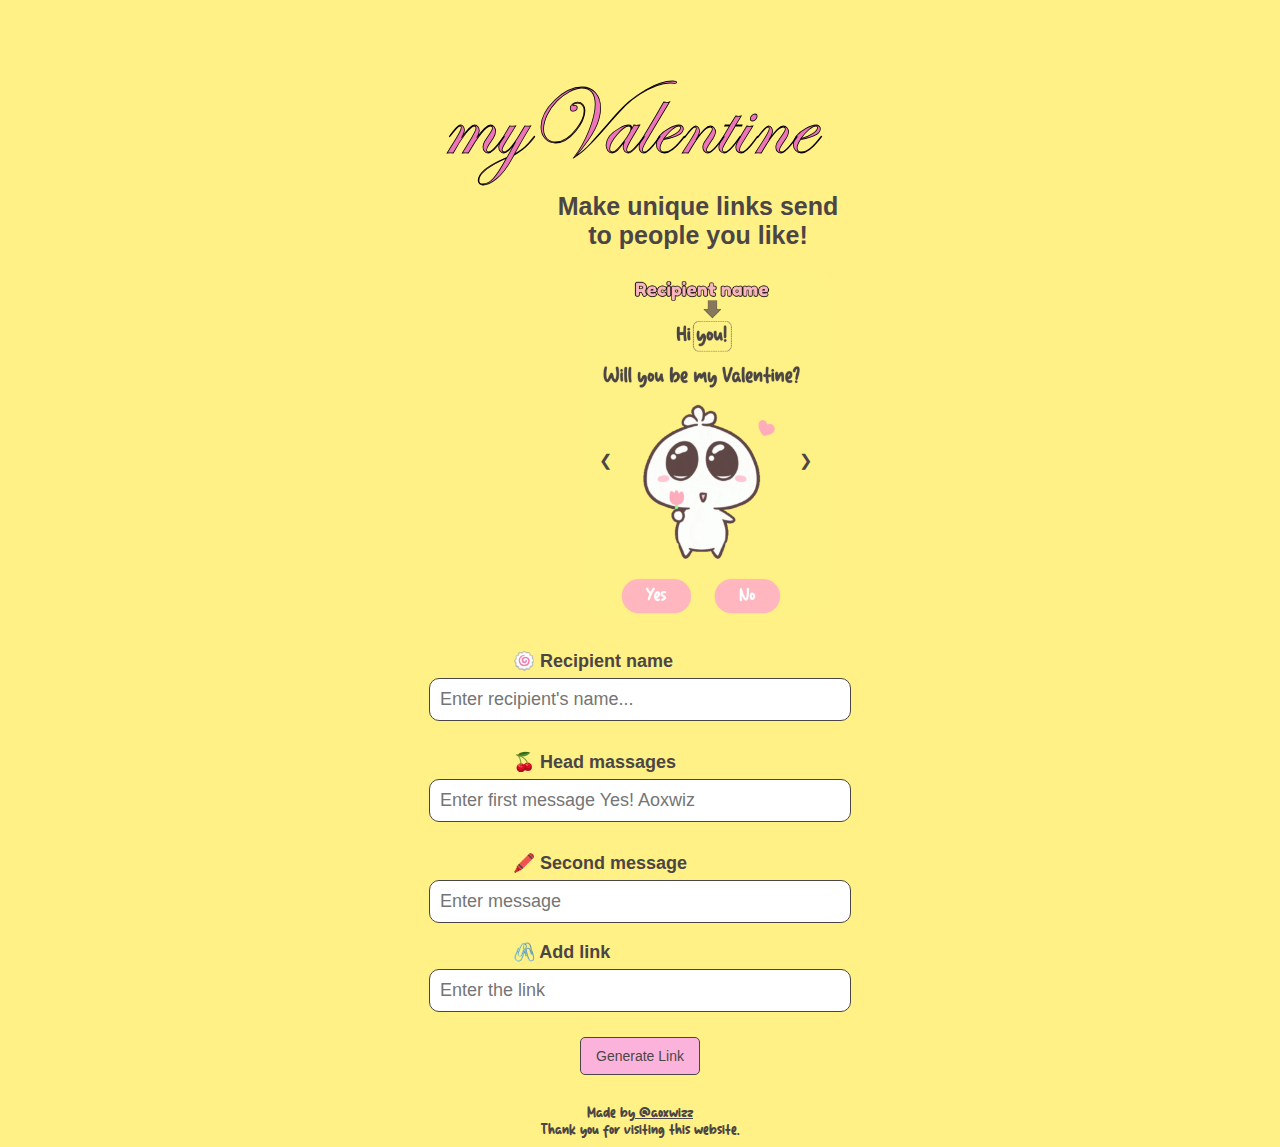
==== index.html @ 37da72a4 "Add files via upload" ====
<!DOCTYPE html>
<html lang="en">
<head>
    <meta charset="UTF-8">
    <meta name="viewport" content="width=device-width, initial-scale=1.0">
    <title>Hi open this I have something to tell you!</title>
    <link rel="icon" type="image/x-icon" href="pic/favicon-1.ico">

    <head> 
        <link rel="stylesheet" href="./styles.css">
    </head>
    
</head>
<body>

    <!-- <select id="language-switcher" onchange="changeLanguage(this.value)">
        <option value="index.html">English</option>
        <option value="TH/index-th.html">ไทย</option>
    </select> -->
    
    <h1 class = "header_text124" >myValentine</h1>
    <h2 class = "header_text" >Make unique links send to people you like! </h2>
    <!-- <h1 class = "header_text245" >Valentine </h1> -->
    <!--<h2 class = "text-preview">Preview</h2> -->
    <div class="slideshow">
        <img src="pic/image1.jpg" class="slide active">
        <img src="pic/image2.jpg" class="slide">
        <button class="prev" onclick="prevSlide()">&#10094;</button>
        <button class="next" onclick="nextSlide()">&#10095;</button>
    </div>

    <div class="button1">

        <div class = botton11>
             <h3 class = "boxfill_text"> 🍥 Recipient name</h3>
               <input type="text" id="nameInput" placeholder="Enter recipient's name..." />
               <br>
        </div>

        <div class = botton12>
             <h3 class = "boxfill_text"> 🍒 Head massages </h3>
                
                <!-- <h4 class = "Example"> Ex. Yes! "Name" </h3> -->
               <input type="text" id="message1" placeholder="Enter first message Yes! Aoxwiz" />
               <br>
        </div>
        
        <div class = botton13>
             <h3 class = "boxfill_text"> 🖍️ Second message </h3> 
               <!-- <h4 class = "Example"> Ex. I want to be your Valentine too!! </h4> -->
            <input type="text" id="message2" placeholder="Enter message" />
    
        </div> 

        <div class = botton14> 
            <h3 class = "boxfill_text">🖇️ Add link</h3>

            <input type="text" id="linkmessage3" placeholder="Enter the link" />
               <br>

        </div>

         <button class="generate-btn" onclick="generateLink()">Generate Link</button>
        
        <div class="copy-container hidden" >

               
               <p class="copy-message">Yay! u'r copy this link now!</p>
            
                <h3 class = "text_result">Click the link to Open</h3>

                <p id="result" class="hidden" data-link=""></p>

                <!-- Hidden Copy Link Button -->
                <button class="copy-btn" onclick="copyToClipboard()">
                <img src="Icon/Content CopyIcon.png" alt="Copy Icon">
                Copy link 
                </button>
        </div>

        <div class="image-container">
                <div class="footer">
                    Made by<a class = "instagram" href="https://buymeacoffee.com/aoxwizz"> @aoxwizz</a></br>
                    Thank you for visiting this website.
                </div>
        </div>

        <!-- <a href="https://www.buymeacoffee.com/aoxwizz">
        <img src="https://img.buymeacoffee.com/button-api/?text=Buy me a matcha pls 🥺&emoji=🍵&slug=aoxwizz&button_colour=ffbee2&font_colour=000000&font_family=Arial&outline_colour=000000&border=1pxsolidrgb(76, 69, 69)&coffee_colour=FFDD00" /></a>
        -->
    </div>

    <script>

        let slides = document.querySelectorAll('.slide');
        let currentSlide = 0;

        function showSlide(index) {
        slides.forEach(slide => slide.classList.remove('active'));
        slides[index].classList.add('active');
        }

    function nextSlide() {
        currentSlide = (currentSlide + 1) % slides.length;
        showSlide(currentSlide);
        }

    function prevSlide() {
        currentSlide = (currentSlide - 1 + slides.length) % slides.length;
        showSlide(currentSlide);
        }


        

      function nextPage() {
            let name = encodeURIComponent(document.getElementById("nameInput").value);
            let msg1 = encodeURIComponent(document.getElementById("message1").value);
            let msg2 = encodeURIComponent(document.getElementById("message2").value);
            let linkmsg3 = encodeURIComponent(document.getElementById("linkmessage3").value);

            console.log("DEBUG: Sending linkmsg3 =", linkmsg3);

            let url = `BemyValentine.html?name=${name}&msg1=${msg1}&msg2=${msg2}&linkmsg3=${encodeURIComponent(linkmsg3)}`;
            window.location.href = url;
        }

        function generateLink() {
    let name = encodeURIComponent(document.getElementById("nameInput").value);
    let msg1 = encodeURIComponent(document.getElementById("message1").value);
    let msg2 = encodeURIComponent(document.getElementById("message2").value);
    let linkmsg3 = encodeURIComponent(document.getElementById("linkmessage3").value);

    let shareableLink = `${window.location.origin}/BemyValentine.html?name=${name}&msg1=${msg1}&msg2=${msg2}&linkmsg3=${linkmsg3}`;
    
    let resultElement = document.getElementById("result");
    resultElement.innerHTML = `<a href="${shareableLink}" target="_blank">${shareableLink}</a>`;
    resultElement.dataset.link = shareableLink;

    
    document.querySelector(".copy-btn").classList.remove("hidden");
    document.querySelector(".copy-container").classList.remove("hidden");
    resultElement.classList.remove("hidden");
}

function copyToClipboard() {
    let resultElement = document.getElementById("result");
    let textToCopy = resultElement.dataset.link;

    if (textToCopy) {
        navigator.clipboard.writeText(textToCopy).then(() => {
            let message = document.querySelector(".copy-message");
            message.style.opacity = "1";
            setTimeout(() => { message.style.opacity = "0"; }, 2000);
        }).catch(err => {
            console.error("Failed to copy:", err);
        });
    } else {
        alert("No link to copy! Click Generate first.");

}

    }

    
    </script>

</body>
</html>
---- styles.css ----
@font-face {
    font-family: 'Cupid Love';
    src: url('fonts/cute_love-webfont.woff2') format('woff2'),
         url('fonts/cute_love-webfont.woff') format('woff');
    font-weight: normal;
    font-style: normal;
}

@font-face {
    font-family: 'Love Letters';
    src: url('fonts/edwardianscriptitc.woff2') format('woff2'),
         url('fonts/edwardianscriptitc.woff') format('woff');
    font-weight: normal;
    font-style: normal;
}

@font-face {
    font-family: 'Marykate Regular';
    src: url('fonts/Marykate\ Regular.woff2') format('woff2'),
         url('fonts/Marykate\ Regular.woff') format('woff');
    font-weight: normal;
    font-style: normal;
}


body {
    background-color: hwb(53 52% 0%);
}

.slideshow {
    position: relative;
    width: 250px;
    height: 350px;
    overflow: hidden;
    /*border: 1.5px solid rgb(76, 69, 69);*/
    border-radius: 20px;
    margin-left: 60px;
    
}

.slide {
    position: absolute;
    width: 100%;
    height: 100%;
    object-fit: cover;
    opacity: 0;
    /*transition: opacity 0.8s ease-in-out;*/
    text-align: center;
    overflow: hidden;
    border-radius: 30px;
}

.slide.active {
    opacity: 1;
}

.prev, .next {
    position: absolute;
    top: 50%;
    transform: translateY(-80%);
    background: none;
    color: rgb(76, 69, 69);
    border: none;
    padding: 5px 5px;
    cursor: pointer;
    width: 50px;
    height: 50px;
}

.prev { left: -30px; }
.next { right: -30px; }

   .button1 {
    text-align: center;
    width: 200x;
    margin: auto;
}
    /* link button */
    button {
    text-align: center;
    width: 200x;
    padding: 10px;
    margin: 30px;
    border: 1px solid rgb(76, 69, 69);
    border-radius: 5px;
    font-size: 16px;
    background-color: hwb(327 75% 0%);
    color: rgb(76, 69, 69);
    }

input[type="text"] {
    width: 20%;
    padding: 10px;
    border: 1px solid rgb(76, 69, 69);
    border-radius: 10px;
    font-size: 17px;
    outline: none;
    
}

 .button1, button {
    font-family: Helvetica, sans-serif;
}

.botton11, .botton12, .botton13 .botton14 {
    margin-top: 30px;
    margin-bottom: 30px;
}
.header_text {
    font-family: 'Marykate Regular', Arial, sans-serif;
    font-size: 25px;
    color: rgb(76, 69, 69);
    text-align: center;
    letter-spacing: 0px;
    width: 300px;
    margin-top: -45px;
    transform: translateX(30px);

}

.header_text124 {
    font-family: 'Love Letters', Arial, sans-serif ;
    font-weight: normal !important;
    font-style: normal !important;
    font-size: 80px;
    text-align: center;
    color:  hwb(327 46% 7%);
    -webkit-text-stroke: 0.8px black;
    background-color: none;
    
}


.boxfill_text {
    font-size: 20px;
    color: rgb(76, 69, 69);
    text-align: left;
    margin-bottom: 6px;

}

.copy-container {
    text-align: center;
    font-family: Arial, sans-serif;
    margin-bottom: 30px;
    margin-top: -20px;
}

.copy-title {
    font-size: 16px;
    font-weight: bold;
    margin-bottom: 10px;
}

.hidden {
    display: none;
} 

#result {
    background: #ffffff;
    padding: 10px;
    border-radius: 8px;
    border: 1px solid #000000;
    font-size: 15px;
    word-break: break-word;
    color: #ff2d2d;
    margin-top: 5px;
}

.text_result {
    margin-top: 5px;
    margin-bottom: 6px;
    color: rgb(76, 69, 69);
}


.copy-btn {
    background: none;
    border: none;
    color: rgb(76, 69, 69);
    font-size: 14px;
    cursor: pointer;
    align-items: center;
    display: flex;
    gap: 5px;
    margin-top: 10px;
    background: #ffffff;
    border: 1px solid rgb(76, 69, 69);
}

.copy-btn img {
    width: 16px;
    height: 16px;
    display: flex;
}

.generate-btn {
    background: hwb(327 70% 1%);
    color: rgb(76, 69, 69);
    border: none;
    padding: 10px 15px;
    font-size: 14px;
    cursor: pointer;
    border-radius: 5px;
    margin-top: 25px;
    border: 1px solid rgb(76, 69, 69);
}

.generate-btn:hover {
    background: hwb(327 58% 11%);
}

.copy-message {
    font-size: 12px;
    color: rgb(108, 184, 108);
    margin-top: 5px;
    opacity: 0;
    transition: opacity 0.3s ease-in-out;
}

.footer {
    font-family:'Cupid Love', Arial, sans-serif;
    font-size: 15px;
    color: rgb(76, 69, 69);
    text-decoration: none;
}

.instagram {
    font-size: 15px;
    color: rgb(76, 69, 69);
}



@media (max-width: 500px) {
    .button1 {
        width: 90%;
    }
    }
    input[type="text"] {
    width: 90%;
    }

    .boxfill_text {
    margin-left: 9px;
    }

    .copy-btn {
        margin-right: 100px;
        transform: translateX(-30%);
    }



@media (min-width: 1024px) and (max-width: 1440px) {
    input[type="text"], .boxfill_text {
        width: 400px;
        font-size: 18px;
    }

    .boxfill_text {
        margin-left: 505px;
    }

    #result {
       width: 400px;
       margin-left: 490px;
    }
    .copy-btn {
        margin-left: 520px;
    }

    .slideshow { 
        transform: translateX(205%);
    }

    .header_text {
        transform: translateX(180%);
        margin-bottom: 20px;
        margin-top: -60px;
    }

    .header_text124 {
        transform: translateX(-1%);
        font-size: 100px;
        background: none;
    }

}
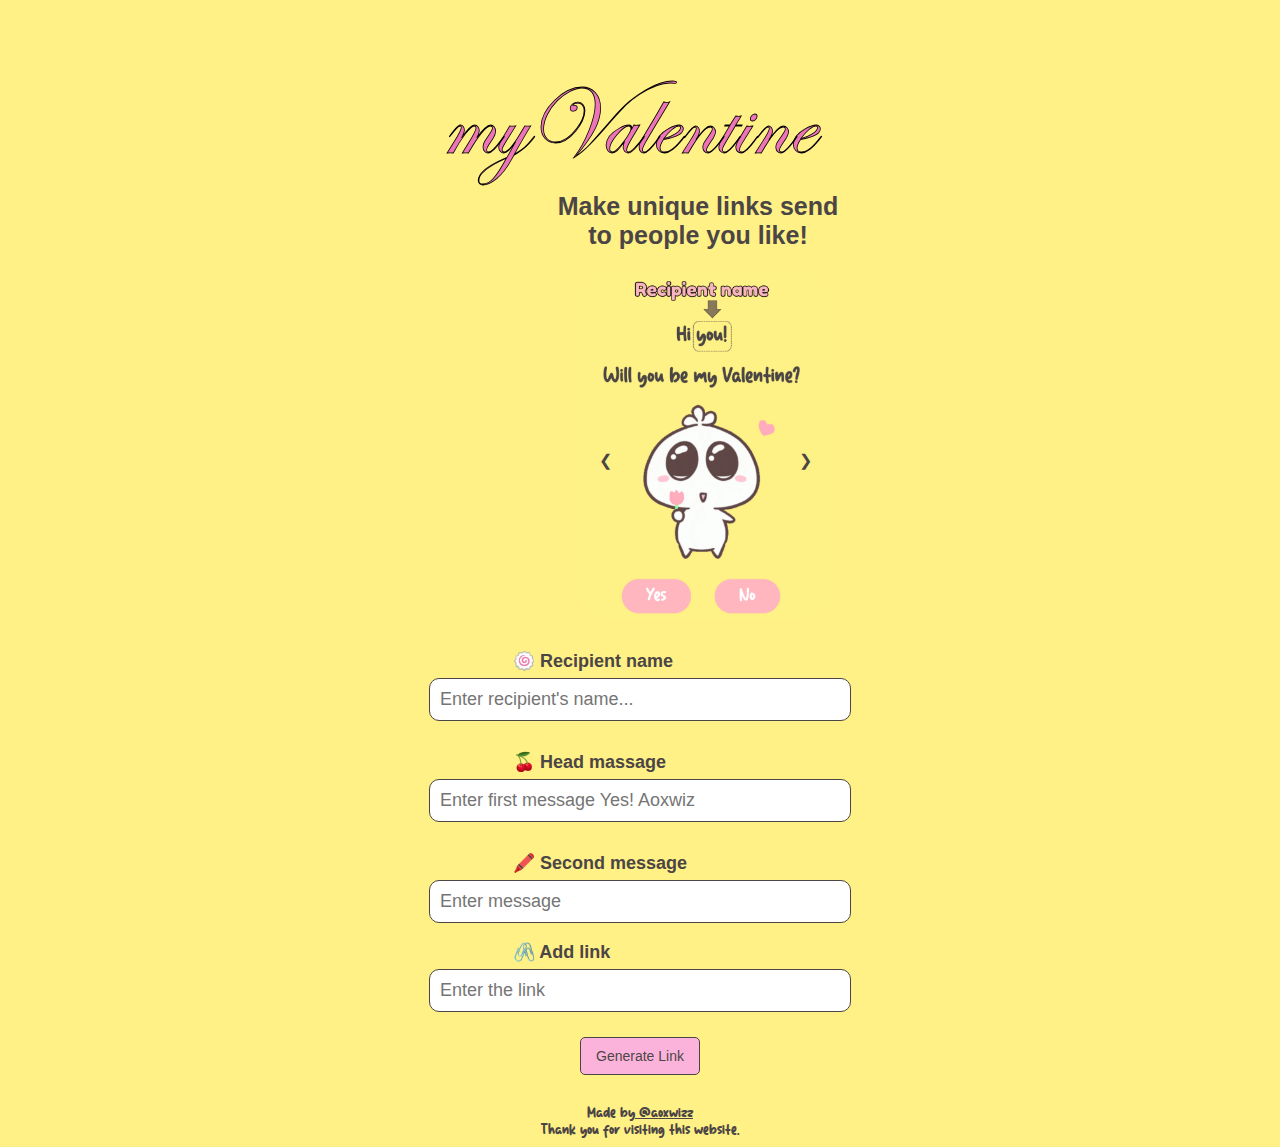
==== commit a5bfbca4: "Add files via upload" ====
--- a/index.html
+++ b/index.html
@@ -3,7 +3,7 @@
 <head>
     <meta charset="UTF-8">
     <meta name="viewport" content="width=device-width, initial-scale=1.0">
-    <title>Hi open this I have something to tell you!</title>
+    <title>Create a Custom Message Link! </title>
     <link rel="icon" type="image/x-icon" href="pic/favicon-1.ico">
 
     <head> 
@@ -12,6 +12,8 @@
     
 </head>
 <body>
+
+    <div class ="container">
 
     <!-- <select id="language-switcher" onchange="changeLanguage(this.value)">
         <option value="index.html">English</option>
@@ -32,13 +34,13 @@
     <div class="button1">
 
         <div class = botton11>
-             <h3 class = "boxfill_text"> 🍥 Recipient name</h3>
+             <h3 class = "boxfill_text"> 🍥 Recipient name </h3>
                <input type="text" id="nameInput" placeholder="Enter recipient's name..." />
                <br>
         </div>
 
         <div class = botton12>
-             <h3 class = "boxfill_text"> 🍒 Head massages </h3>
+             <h3 class = "boxfill_text"> 🍒 Head massage </h3>
                 
                 <!-- <h4 class = "Example"> Ex. Yes! "Name" </h3> -->
                <input type="text" id="message1" placeholder="Enter first message Yes! Aoxwiz" />
@@ -85,6 +87,8 @@
                 </div>
         </div>
 
+     </div>
+
         <!-- <a href="https://www.buymeacoffee.com/aoxwizz">
         <img src="https://img.buymeacoffee.com/button-api/?text=Buy me a matcha pls 🥺&emoji=🍵&slug=aoxwizz&button_colour=ffbee2&font_colour=000000&font_family=Arial&outline_colour=000000&border=1pxsolidrgb(76, 69, 69)&coffee_colour=FFDD00" /></a>
         -->
@@ -92,10 +96,10 @@
 
     <script>
 
-        let slides = document.querySelectorAll('.slide');
+    let slides = document.querySelectorAll('.slide');
         let currentSlide = 0;
 
-        function showSlide(index) {
+    function showSlide(index) {
         slides.forEach(slide => slide.classList.remove('active'));
         slides[index].classList.add('active');
         }
@@ -111,37 +115,51 @@
         }
 
 
-        
+    function nextPage() {
+        let name = encodeURIComponent(document.getElementById("nameInput").value);
+        let msg1 = encodeURIComponent(document.getElementById("message1").value);
+        let msg2 = encodeURIComponent(document.getElementById("message2").value);
+        let linkmsg3 = encodeURIComponent(document.getElementById("linkmessage3").value);
 
-      function nextPage() {
-            let name = encodeURIComponent(document.getElementById("nameInput").value);
-            let msg1 = encodeURIComponent(document.getElementById("message1").value);
-            let msg2 = encodeURIComponent(document.getElementById("message2").value);
-            let linkmsg3 = encodeURIComponent(document.getElementById("linkmessage3").value);
+        console.log("DEBUG: Sending linkmsg3 =", linkmsg3);
 
-            console.log("DEBUG: Sending linkmsg3 =", linkmsg3);
-
-            let url = `BemyValentine.html?name=${name}&msg1=${msg1}&msg2=${msg2}&linkmsg3=${encodeURIComponent(linkmsg3)}`;
-            window.location.href = url;
+        let url = `BemyValentine.html?name=${name}&msg1=${msg1}&msg2=${msg2}&linkmsg3=${encodeURIComponent(linkmsg3)}`;
+        window.location.href = url;
         }
 
-        function generateLink() {
-    let name = encodeURIComponent(document.getElementById("nameInput").value);
-    let msg1 = encodeURIComponent(document.getElementById("message1").value);
-    let msg2 = encodeURIComponent(document.getElementById("message2").value);
-    let linkmsg3 = encodeURIComponent(document.getElementById("linkmessage3").value);
+    function generateLink() {
+        let name = encodeURIComponent(document.getElementById("nameInput").value.trim());
+        let msg1 = encodeURIComponent(document.getElementById("message1").value.trim());
+        let msg2 = encodeURIComponent(document.getElementById("message2").value.trim());
+        let linkmsg3 = encodeURIComponent(document.getElementById("linkmessage3").value.trim());
 
-    let shareableLink = `${window.location.origin}/BemyValentine.html?name=${name}&msg1=${msg1}&msg2=${msg2}&linkmsg3=${linkmsg3}`;
+
+        if (name.length >10 ) {
+            alert ("Whoops! Recipient name is too long! Keep it under 10 charecters do they have a short name?.");
+            return;
+        }
+
+        if (msg1.length > 60 ) {
+            alert ("Oopsie! head masssage is too much! a little less under 60 charecters, cutie! 💖");
+            return;
+        }
+
+        if (msg2.length > 80 ) {
+            alert (" Oopsie daisy! the second massage is too long! Let’s keep it under 60 charecters 🫶🏻.");
+            return;
+        }
+
+        let shareableLink = `${window.location.origin}/BemyValentine.html?name=${name}&msg1=${msg1}&msg2=${msg2}&linkmsg3=${linkmsg3}`;
     
-    let resultElement = document.getElementById("result");
-    resultElement.innerHTML = `<a href="${shareableLink}" target="_blank">${shareableLink}</a>`;
-    resultElement.dataset.link = shareableLink;
+        let resultElement = document.getElementById("result");
+        resultElement.innerHTML = `<a href="${shareableLink}" target="_blank">${shareableLink}</a>`;
+        resultElement.dataset.link = shareableLink;
 
     
-    document.querySelector(".copy-btn").classList.remove("hidden");
-    document.querySelector(".copy-container").classList.remove("hidden");
-    resultElement.classList.remove("hidden");
-}
+        document.querySelector(".copy-btn").classList.remove("hidden");
+        document.querySelector(".copy-container").classList.remove("hidden");
+        resultElement.classList.remove("hidden");
+    }
 
 function copyToClipboard() {
     let resultElement = document.getElementById("result");
@@ -157,8 +175,7 @@
         });
     } else {
         alert("No link to copy! Click Generate first.");
-
-}
+    }
 
     }
 
--- a/styles.css
+++ b/styles.css
@@ -26,6 +26,7 @@
 
 body {
     background-color: hwb(53 52% 0%);
+    text-align: center;
 }
 
 .slideshow {
@@ -71,7 +72,15 @@
 .prev { left: -30px; }
 .next { right: -30px; }
 
-   .button1 {
+/*.container {
+    align-items: center;
+    display: flex;
+    flex-wrap: wrap; 
+    justify-content: space-between;
+
+}*/
+
+.button1 {
     text-align: center;
     width: 200x;
     margin: auto;
@@ -251,6 +260,35 @@
         transform: translateX(-30%);
     }
 
+    .slideshow { 
+        text-align: left;
+    }
+
+
+
+@media (max-width: 767px) {
+    .slideshow { 
+        text-align: left;
+        }
+    .header_text124 { 
+        text-align: center;
+    }
+
+    }
+    
+@media (min-width: 768px) and (max-width: 1024px) {
+        /* Styles for tablets */
+    .slideshow { 
+        text-align: left;
+        }
+    .header_text124 { 
+        transform: translateX(-30%);
+        }
+    
+
+
+      }
+
 
 
 @media (min-width: 1024px) and (max-width: 1440px) {
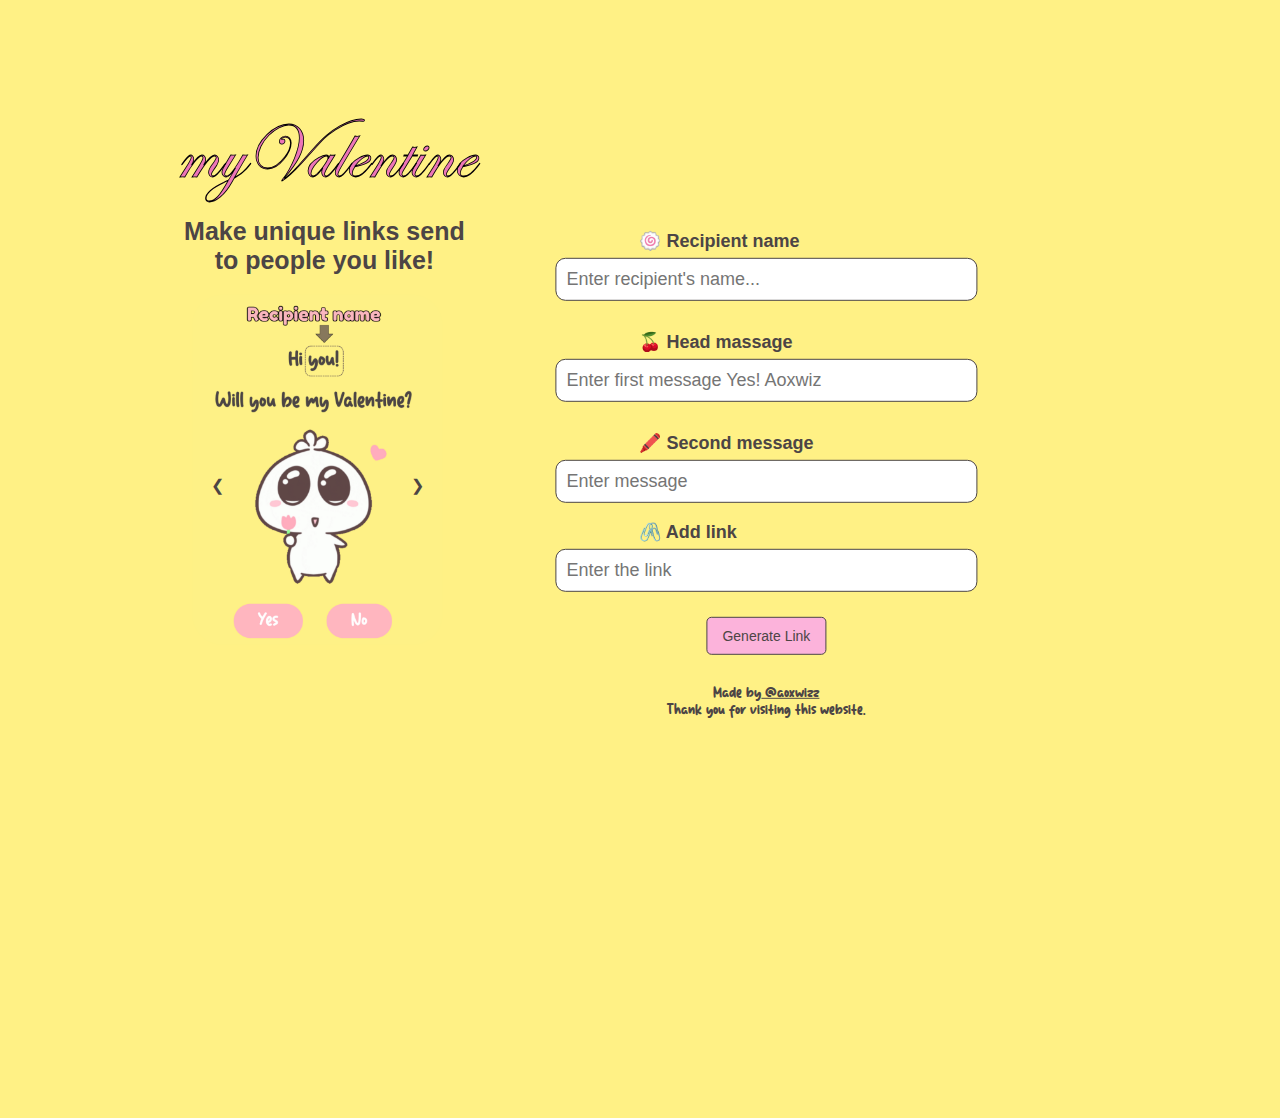
==== commit 0a975ea3: "Add files via upload" ====
--- a/index.html
+++ b/index.html
@@ -15,58 +15,58 @@
 
     <div class ="container">
 
-    <!-- <select id="language-switcher" onchange="changeLanguage(this.value)">
+        <!-- <select id="language-switcher" onchange="changeLanguage(this.value)">
         <option value="index.html">English</option>
         <option value="TH/index-th.html">ไทย</option>
-    </select> -->
-    
-    <h1 class = "header_text124" >myValentine</h1>
-    <h2 class = "header_text" >Make unique links send to people you like! </h2>
-    <!-- <h1 class = "header_text245" >Valentine </h1> -->
-    <!--<h2 class = "text-preview">Preview</h2> -->
-    <div class="slideshow">
-        <img src="pic/image1.jpg" class="slide active">
-        <img src="pic/image2.jpg" class="slide">
-        <button class="prev" onclick="prevSlide()">&#10094;</button>
-        <button class="next" onclick="nextSlide()">&#10095;</button>
-    </div>
+        </select> -->
+      <div class = "grouphead">
+            <h1 class = "header_text124" >myValentine</h1>
+            <h2 class = "header_text" >Make unique links send to people you like! </h2>
+            <!-- <h1 class = "header_text245" >Valentine </h1> -->
+            <!--<h2 class = "text-preview">Preview</h2> -->
+            <div class="slideshow">
+                <img src="pic/image1.jpg" class="slide active">
+                <img src="pic/image2.jpg" class="slide">
+                    <button class="prev" onclick="prevSlide()">&#10094;</button>
+                    <button class="next" onclick="nextSlide()">&#10095;</button>
+        </div>
+      </div>
 
-    <div class="button1">
+        <div class="button1">
 
-        <div class = botton11>
-             <h3 class = "boxfill_text"> 🍥 Recipient name </h3>
-               <input type="text" id="nameInput" placeholder="Enter recipient's name..." />
-               <br>
-        </div>
+            <div class = botton11>
+                <h3 class = "boxfill_text"> 🍥 Recipient name </h3>
+                <input type="text" id="nameInput" placeholder="Enter recipient's name..." />
+                <br>
+            </div>
 
-        <div class = botton12>
-             <h3 class = "boxfill_text"> 🍒 Head massage </h3>
+            <div class = botton12>
+                <h3 class = "boxfill_text"> 🍒 Head massage </h3>
                 
                 <!-- <h4 class = "Example"> Ex. Yes! "Name" </h3> -->
                <input type="text" id="message1" placeholder="Enter first message Yes! Aoxwiz" />
                <br>
-        </div>
+            </div>
         
-        <div class = botton13>
-             <h3 class = "boxfill_text"> 🖍️ Second message </h3> 
-               <!-- <h4 class = "Example"> Ex. I want to be your Valentine too!! </h4> -->
-            <input type="text" id="message2" placeholder="Enter message" />
+            <div class = botton13>
+                <h3 class = "boxfill_text"> 🖍️ Second message </h3> 
+                <!-- <h4 class = "Example"> Ex. I want to be your Valentine too!! </h4> -->
+                <input type="text" id="message2" placeholder="Enter message" />
     
-        </div> 
+            </div> 
 
-        <div class = botton14> 
-            <h3 class = "boxfill_text">🖇️ Add link</h3>
+            <div class = botton14> 
+                <h3 class = "boxfill_text">🖇️ Add link</h3>
 
-            <input type="text" id="linkmessage3" placeholder="Enter the link" />
-               <br>
+                <input type="text" id="linkmessage3" placeholder="Enter the link" />
+                <br>
 
         </div>
 
-         <button class="generate-btn" onclick="generateLink()">Generate Link</button>
+            <button class="generate-btn" onclick="generateLink()">Generate Link</button>
         
         <div class="copy-container hidden" >
 
-               
                <p class="copy-message">Yay! u'r copy this link now!</p>
             
                 <h3 class = "text_result">Click the link to Open</h3>
@@ -78,9 +78,9 @@
                 <img src="Icon/Content CopyIcon.png" alt="Copy Icon">
                 Copy link 
                 </button>
-        </div>
+            </div>
 
-        <div class="image-container">
+            <div class="image-container">
                 <div class="footer">
                     Made by<a class = "instagram" href="https://buymeacoffee.com/aoxwizz"> @aoxwizz</a></br>
                     Thank you for visiting this website.
--- a/styles.css
+++ b/styles.css
@@ -85,8 +85,8 @@
     width: 200x;
     margin: auto;
 }
-    /* link button */
-    button {
+ /* link button */
+button {
     text-align: center;
     width: 200x;
     padding: 10px;
@@ -124,7 +124,8 @@
     letter-spacing: 0px;
     width: 300px;
     margin-top: -45px;
-    transform: translateX(30px);
+    transform: translateX(40px);
+    align-items: center;
 
 }
 
@@ -137,6 +138,8 @@
     color:  hwb(327 46% 7%);
     -webkit-text-stroke: 0.8px black;
     background-color: none;
+    width: 200x;
+    margin-bottom: 60px;
     
 }
 
@@ -262,32 +265,45 @@
 
     .slideshow { 
         text-align: left;
-    }
-
-
-
-@media (max-width: 767px) {
+        transform: translateX(-0.8%);
+    }
+
+
+
+/* @media (max-width: 767px) {
     .slideshow { 
         text-align: left;
+        transform: translateX(0.5px);
         }
     .header_text124 { 
         text-align: center;
     }
 
-    }
-    
-@media (min-width: 768px) and (max-width: 1024px) {
+    } */
+    
+@media (min-width: 510px) and (max-width: 1024px) {
         /* Styles for tablets */
     .slideshow { 
         text-align: left;
+        position: absolute;
         }
     .header_text124 { 
-        transform: translateX(-30%);
-        }
-    
-
-
-      }
+        transform: translateX(-10%);
+        }
+    .button1 {
+        position: absolute;
+        transform: translateX(80%);
+        justify-content: center;
+        width: 400px;
+        }
+    .grouphead {
+        text-align: center;
+        justify-content: center;
+        transform: translateY(70%);
+        }
+    
+
+    }
 
 
 
@@ -309,6 +325,23 @@
         margin-left: 520px;
     }
 
+    .button1 {
+        transform: translateY(-80%) translateX(10%);
+    }
+
+    .header_text124 {
+        transform: translateX(-35%);
+
+    }
+
+    .grouphead {
+        text-align: center;
+        justify-content: center;
+        transform: translateY(10%) translateX(10%);
+        }
+
+    /*
+
     .slideshow { 
         transform: translateX(205%);
     }
@@ -323,7 +356,8 @@
         transform: translateX(-1%);
         font-size: 100px;
         background: none;
-    }
-
-}
-
+    }*/
+
+}
+
+
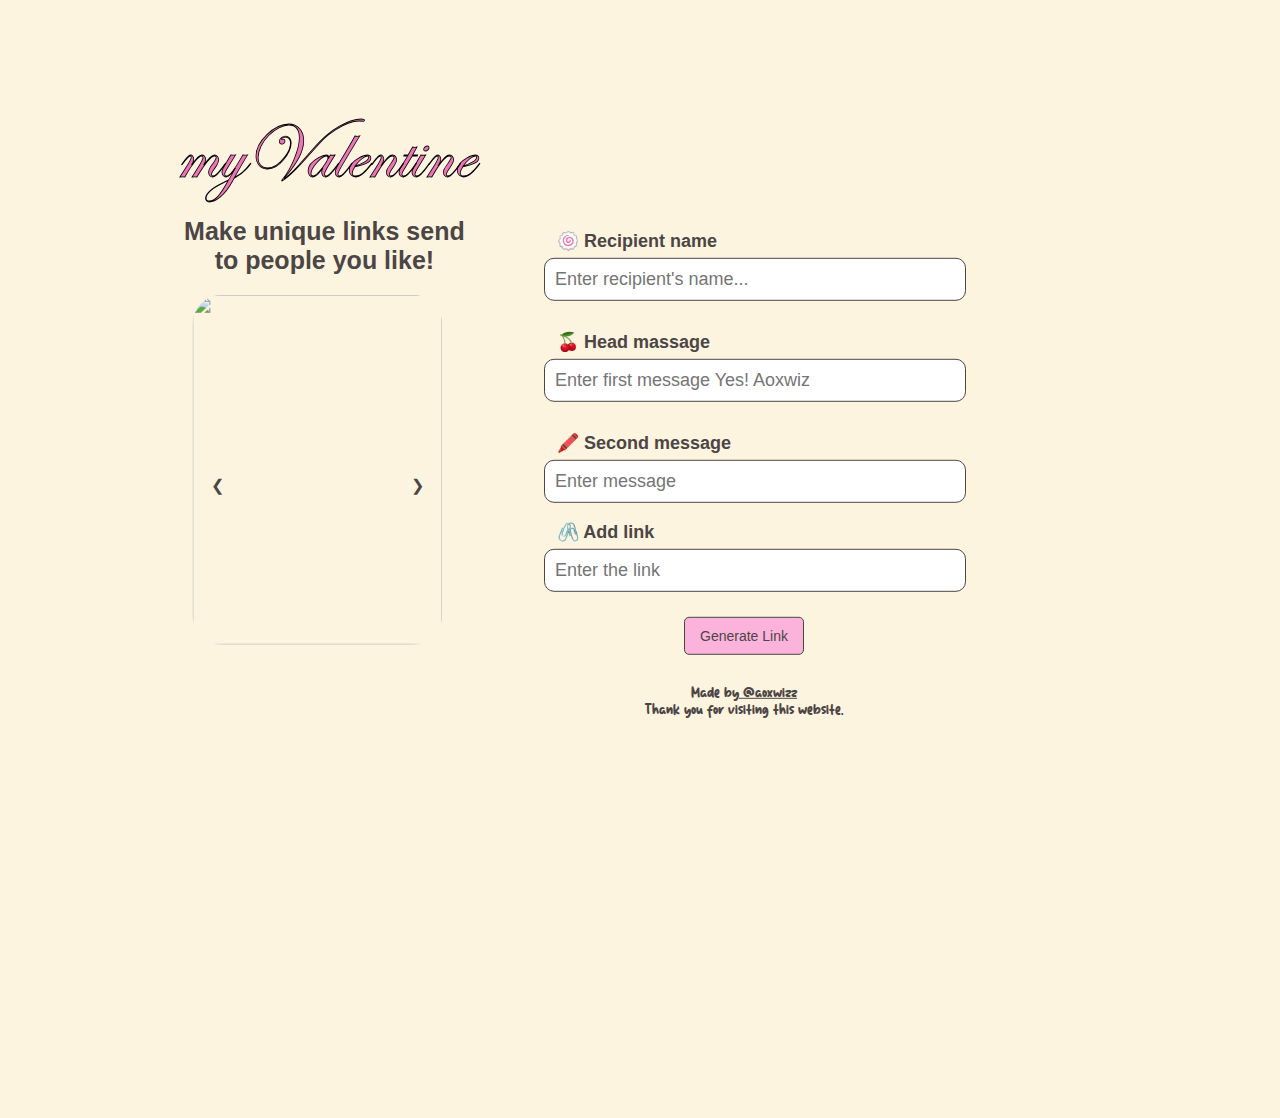
==== commit f73cb936: "Add files via upload" ====
--- a/index.html
+++ b/index.html
@@ -25,11 +25,11 @@
             <!-- <h1 class = "header_text245" >Valentine </h1> -->
             <!--<h2 class = "text-preview">Preview</h2> -->
             <div class="slideshow">
-                <img src="pic/image1.jpg" class="slide active">
-                <img src="pic/image2.jpg" class="slide">
+                <img src="pic/image3.png" class="slide active">
+                <img src="pic/image4.png" class="slide">
                     <button class="prev" onclick="prevSlide()">&#10094;</button>
                     <button class="next" onclick="nextSlide()">&#10095;</button>
-        </div>
+            </div>
       </div>
 
         <div class="button1">
@@ -178,9 +178,18 @@
     }
 
     }
-
     
     </script>
 
+    <script>
+    window.va = window.va || function () { (window.vaq = window.vaq || []).push(arguments); };
+    </script>
+
+     <script defer src="/_vercel/speed-insights/script.js"></script>
+
+     <script defer src="/_vercel/insights/script.js"></script>
+
+
+
 </body>
 </html>
--- a/styles.css
+++ b/styles.css
@@ -1,4 +1,3 @@
-
 @font-face {
     font-family: 'Cupid Love';
     src: url('fonts/cute_love-webfont.woff2') format('woff2'),
@@ -25,7 +24,7 @@
 
 
 body {
-    background-color: hwb(53 52% 0%);
+    background-color: #FCF4DF;
     text-align: center;
 }
 
@@ -37,7 +36,7 @@
     /*border: 1.5px solid rgb(76, 69, 69);*/
     border-radius: 20px;
     margin-left: 60px;
-    
+
 }
 
 .slide {
@@ -77,7 +76,6 @@
     display: flex;
     flex-wrap: wrap; 
     justify-content: space-between;
-
 }*/
 
 .button1 {
@@ -105,7 +103,7 @@
     border-radius: 10px;
     font-size: 17px;
     outline: none;
-    
+
 }
 
  .button1, button {
@@ -140,7 +138,7 @@
     background-color: none;
     width: 200x;
     margin-bottom: 60px;
-    
+
 }
 
 
@@ -278,9 +276,8 @@
     .header_text124 { 
         text-align: center;
     }
-
     } */
-    
+
 @media (min-width: 510px) and (max-width: 1024px) {
         /* Styles for tablets */
     .slideshow { 
@@ -301,32 +298,35 @@
         justify-content: center;
         transform: translateY(70%);
         }
-    
-
-    }
-
-
-
-@media (min-width: 1024px) and (max-width: 1440px) {
+
+
+    }
+
+
+
+@media (min-width: 1024px) {
     input[type="text"], .boxfill_text {
         width: 400px;
         font-size: 18px;
     }
 
     .boxfill_text {
-        margin-left: 505px;
+        transform: translateX(1%);
     }
 
     #result {
-       width: 400px;
-       margin-left: 490px;
+        width: 400px;
+        margin: auto;
     }
     .copy-btn {
-        margin-left: 520px;
+        margin: auto;
+        margin-top: 15px;
+        transform: translateX(-150%);
     }
 
     .button1 {
-        transform: translateY(-80%) translateX(10%);
+        transform: translateY(-80%) translateX(26%);
+        width: 400px;
     }
 
     .header_text124 {
@@ -341,23 +341,18 @@
         }
 
     /*
-
     .slideshow { 
         transform: translateX(205%);
     }
-
     .header_text {
         transform: translateX(180%);
         margin-bottom: 20px;
         margin-top: -60px;
     }
-
     .header_text124 {
         transform: translateX(-1%);
         font-size: 100px;
         background: none;
     }*/
 
-}
-
-
+}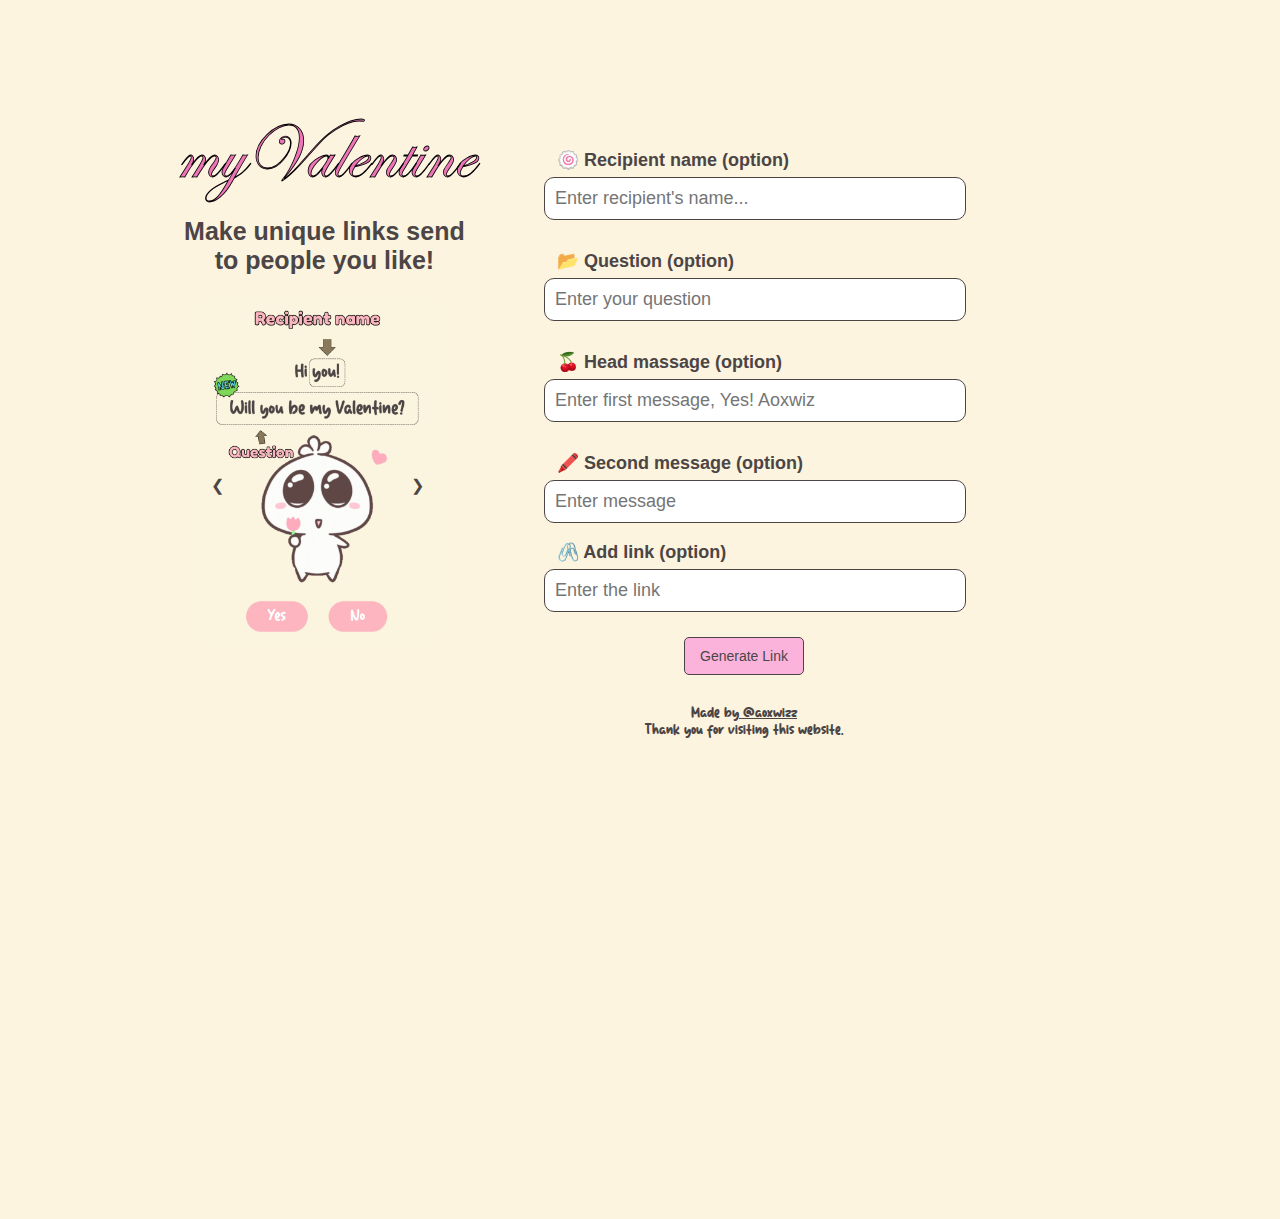
==== commit 74c104ea: "Add files via upload" ====
--- a/index.html
+++ b/index.html
@@ -35,28 +35,33 @@
         <div class="button1">
 
             <div class = botton11>
-                <h3 class = "boxfill_text"> 🍥 Recipient name </h3>
+                <h3 class = "boxfill_text"> 🍥 Recipient name (option)</h3>
                 <input type="text" id="nameInput" placeholder="Enter recipient's name..." />
                 <br>
             </div>
 
+            <div class = botton15>
+                <h3 class = "boxfill_text"> 📂 Question (option)</h3>
+                <input type="text" id="questionInput" placeholder="Enter your question" />
+                <br>
+            </div>
+
             <div class = botton12>
-                <h3 class = "boxfill_text"> 🍒 Head massage </h3>
-                
+                <h3 class = "boxfill_text"> 🍒 Head massage (option)</h3>
                 <!-- <h4 class = "Example"> Ex. Yes! "Name" </h3> -->
-               <input type="text" id="message1" placeholder="Enter first message Yes! Aoxwiz" />
+               <input type="text" id="message1" placeholder="Enter first message, Yes! Aoxwiz" />
                <br>
             </div>
         
             <div class = botton13>
-                <h3 class = "boxfill_text"> 🖍️ Second message </h3> 
+                <h3 class = "boxfill_text"> 🖍️ Second message (option)</h3> 
                 <!-- <h4 class = "Example"> Ex. I want to be your Valentine too!! </h4> -->
                 <input type="text" id="message2" placeholder="Enter message" />
     
             </div> 
 
             <div class = botton14> 
-                <h3 class = "boxfill_text">🖇️ Add link</h3>
+                <h3 class = "boxfill_text">🖇️ Add link (option)</h3>
 
                 <input type="text" id="linkmessage3" placeholder="Enter the link" />
                 <br>
@@ -117,25 +122,28 @@
 
     function nextPage() {
         let name = encodeURIComponent(document.getElementById("nameInput").value);
+        let question = encodeURIComponent(document.getElementById("questionInput").value);
         let msg1 = encodeURIComponent(document.getElementById("message1").value);
         let msg2 = encodeURIComponent(document.getElementById("message2").value);
         let linkmsg3 = encodeURIComponent(document.getElementById("linkmessage3").value);
 
         console.log("DEBUG: Sending linkmsg3 =", linkmsg3);
 
-        let url = `BemyValentine.html?name=${name}&msg1=${msg1}&msg2=${msg2}&linkmsg3=${encodeURIComponent(linkmsg3)}`;
+        let url = `BemyValentine.html?name=${name}&question=${question}&msg1=${msg1}&msg2=${msg2}&linkmsg3=${encodeURIComponent(linkmsg3)}`;
+        console.log("DEBUG: Redirecting to:", url);
         window.location.href = url;
         }
 
     function generateLink() {
         let name = encodeURIComponent(document.getElementById("nameInput").value.trim());
+        let question = encodeURIComponent(document.getElementById("questionInput").value.trim());
         let msg1 = encodeURIComponent(document.getElementById("message1").value.trim());
         let msg2 = encodeURIComponent(document.getElementById("message2").value.trim());
         let linkmsg3 = encodeURIComponent(document.getElementById("linkmessage3").value.trim());
 
 
-        if (name.length >10 ) {
-            alert ("Whoops! Recipient name is too long! Keep it under 10 charecters do they have a short name?.");
+        if (name.length > 40 ) {
+            alert ("Whoops! Recipient name is too long! Keep it under 40 charecters do they have a short name?.");
             return;
         }
 
@@ -149,7 +157,7 @@
             return;
         }
 
-        let shareableLink = `${window.location.origin}/BemyValentine.html?name=${name}&msg1=${msg1}&msg2=${msg2}&linkmsg3=${linkmsg3}`;
+        let shareableLink = `${window.location.origin}/BemyValentine.html?name=${name}&question=${question}&msg1=${msg1}&msg2=${msg2}&linkmsg3=${linkmsg3}`;
     
         let resultElement = document.getElementById("result");
         resultElement.innerHTML = `<a href="${shareableLink}" target="_blank">${shareableLink}</a>`;
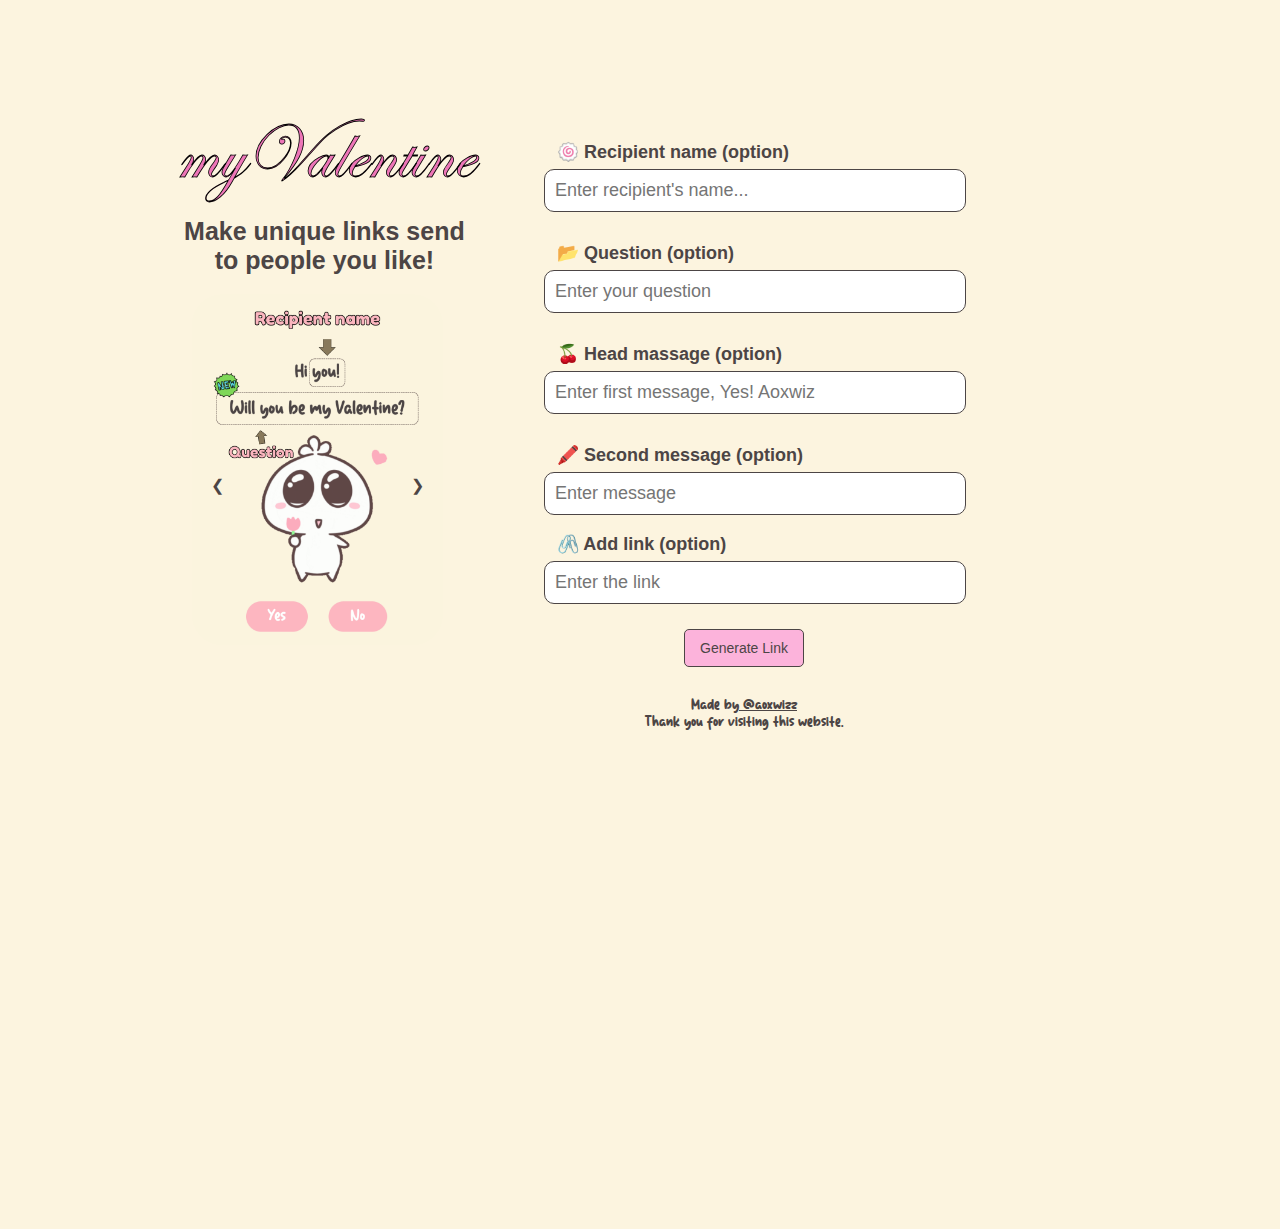
==== commit 16c51d3d: "Add files via upload" ====
--- a/index.html
+++ b/index.html
@@ -5,6 +5,8 @@
     <meta name="viewport" content="width=device-width, initial-scale=1.0">
     <title>Create a Custom Message Link! </title>
     <link rel="icon" type="image/x-icon" href="pic/favicon-1.ico">
+    <script async src="https://pagead2.googlesyndication.com/pagead/js/adsbygoogle.js?client=ca-pub-4971805625253461"
+     crossorigin="anonymous"></script>
 
     <head> 
         <link rel="stylesheet" href="./styles.css">
@@ -24,12 +26,22 @@
             <h2 class = "header_text" >Make unique links send to people you like! </h2>
             <!-- <h1 class = "header_text245" >Valentine </h1> -->
             <!--<h2 class = "text-preview">Preview</h2> -->
-            <div class="slideshow">
-                <img src="pic/image3.png" class="slide active">
-                <img src="pic/image4.png" class="slide">
+            
+            <div class="frame-group">
+                <!-- <div class="image-frame">
+                    <img src="pic/Old.png" alt="Framed Image">
+                </div> -->
+        
+                <div class="slideshow">
+                    <img src="pic/image3.png" class="slide active">
+                    <img src="pic/image4.png" class="slide">
                     <button class="prev" onclick="prevSlide()">&#10094;</button>
                     <button class="next" onclick="nextSlide()">&#10095;</button>
-            </div>
+                </div>
+            </div>
+
+
+            
       </div>
 
         <div class="button1">
@@ -200,4 +212,4 @@
 
 
 </body>
-</html>
+</html>--- a/styles.css
+++ b/styles.css
@@ -20,6 +20,19 @@
          url('fonts/Marykate\ Regular.woff') format('woff');
     font-weight: normal;
     font-style: normal;
+}
+
+@font-face {
+    font-family: 'Cuti Thai';
+    src: url('TH/Thaifont/PhakchiThin-Regular.woff2') format('woff2'),
+         url('TH/Thaifont/PhakchiThin-Regular.woff') format('woff');
+    font-weight: normal;
+    font-style: normal;
+}
+
+
+#nameInput , #questionInput , #message1 , #message2 , #linkmessage3 {     
+    font-family: 'Cuti Thai', Arial, sans-serif ;      
 }
 
 
@@ -327,6 +340,7 @@
     .button1 {
         transform: translateY(-80%) translateX(26%);
         width: 400px;
+        height: 600px;
     }
 
     .header_text124 {
